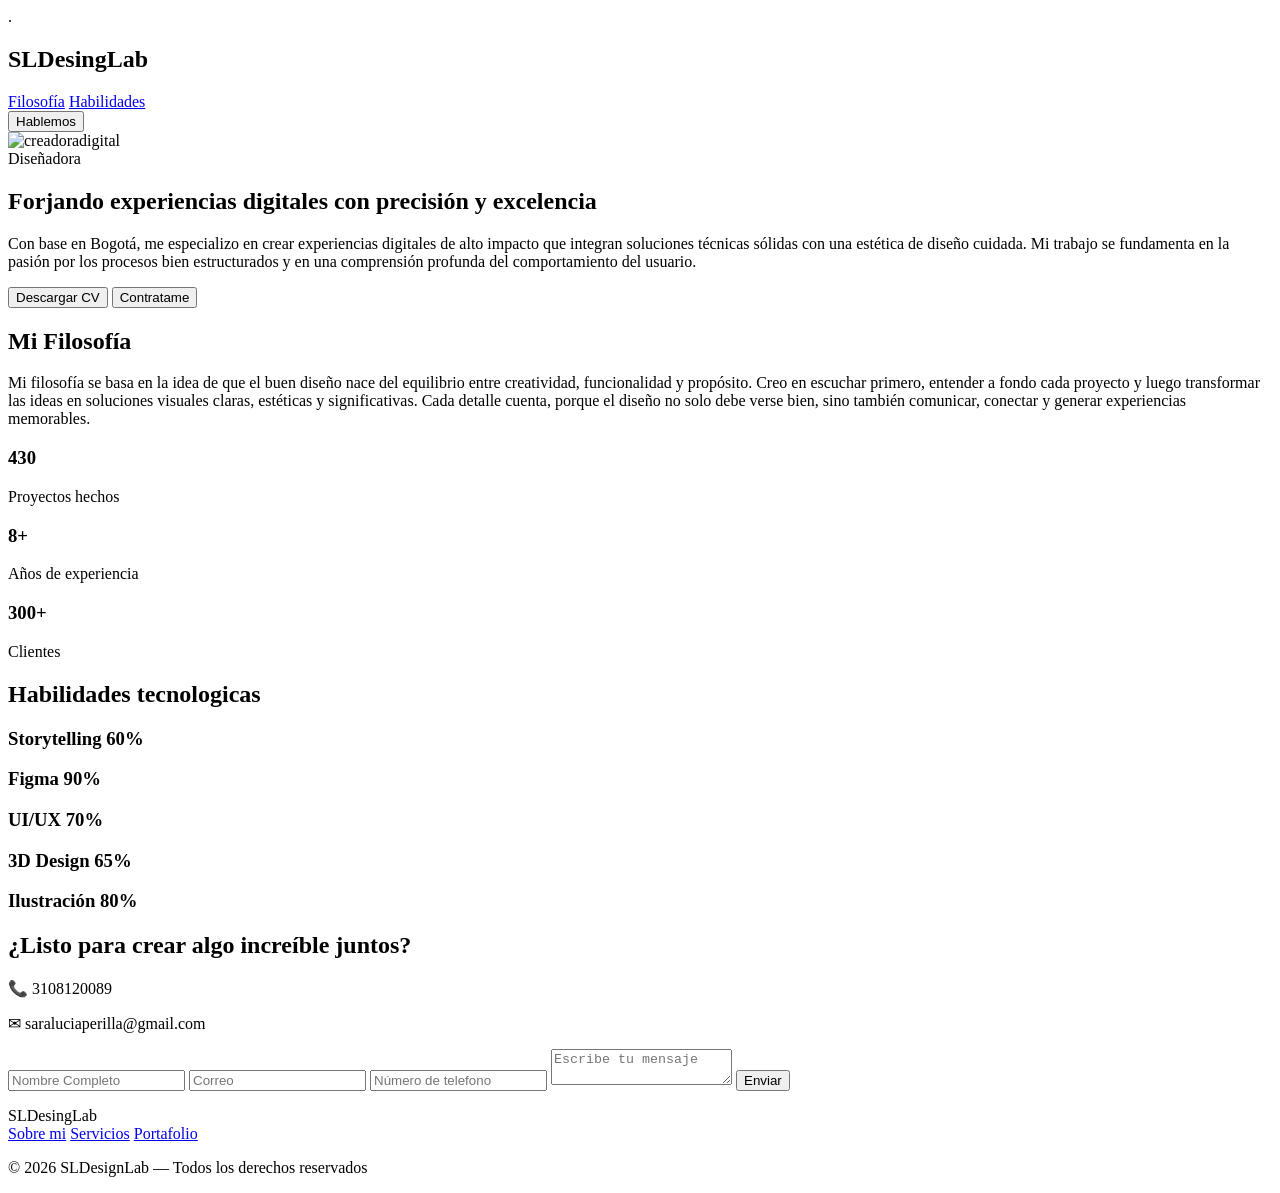
==== aboutme.html @ cbcc7b47 "modificaciones aboutme" ====
.<!DOCTYPE HTML>
<html>
 <head>
   <meta charset="UTF-8">
   <meta name="viewport" content="width=device-width,initial-scale=1.0">
    <link rel="stylesheet" href="style.css">
   <link href="https://fonts.googleapis.com/css2?family=Open+Sans:wght@400;600&family=Poppins:wght@400;600;700&display=swap" rel="stylesheet">
   <title>Sara Portfolio</title>
</head>  
<body>
   <header class="header">
    <h2 class="nombre">SLDesingLab</h2>
    <nav class="nav">
     <a href="#filosofia">Filosofía</a>
<a href="#habilidades">Habilidades</a>
    </nav>
    <button class="btn-nombre">Hablemos</button>
  </header>

   <section class="hero">
   <div class="image">
  <img src="https://image2url.com/r2/default/images/1771291908947-fe0c20d6-bb7e-47e4-a6f4-b43d0ceebef6.png" alt="creadoradigital">
    </div>

    <div class="hero-content">
      <span class="hero-label">Diseñadora</span>
      <h1>Forjando <span>experiencias digitales</span> con precisión y excelencia</h1>
      <p class="descripción">Con base en Bogotá, me especializo en crear experiencias digitales de alto impacto que integran soluciones técnicas sólidas con una estética de diseño cuidada. Mi trabajo se fundamenta en la pasión por los procesos bien estructurados y en una comprensión profunda del comportamiento del usuario.
</p>

      <div class="hero-buttons">
        <button class="btn-primary">Descargar CV</button>
        <button class="btn-secondary">Contratame</button>
      </div>
    </div> 
  </section>
  
<section id="filosofia" class="filosofia">
  <div class="philosophy">
    <h2>Mi Filosofía</h2>
    
    <p>Mi filosofía se basa en la idea de que el buen diseño nace del equilibrio entre creatividad, funcionalidad y propósito. Creo en escuchar primero, entender a fondo cada proyecto y luego transformar las ideas en soluciones visuales claras, estéticas y significativas. Cada detalle cuenta, porque el diseño no solo debe verse bien, sino también comunicar, conectar y generar experiencias memorables.
</p>
    <div class="numeros">
      <div class="num">
        <h3>430</h3>
        <p>Proyectos hechos</p>
      </div>

      <div class="num">
        <h3>8+</h3>
        <p>Años de experiencia</p>
      </div>

      <div class="num">
        <h3>300+</h3>
        <p>Clientes</p>
      </div>
    </div>
  </div>
    </section> 
  
  <section id="habilidades" class="habilidades">
     <h2>Habilidades tecnologicas</h2>
            <div class="skill-bar">
              <h3>Storytelling <span>60%</span></h3>
                <div class="progress"><div class="fill" style="width: 60%;"></div></div>
            </div>
            <div class="skill-bar">
              <h3>Figma <span>90%</span></h3>
                <div class="progress"><div class="fill" style="width: 90%;"></div></div>
            </div>
            <div class="skill-bar">
                <h3>UI/UX <span>70%</span></h3>
                <div class="progress"><div class="fill" style="width: 70%;"></div></div>
            </div>
           
    <div class="skill-bar">
<h3>3D Design <span>65%</span></h3>
<div class="progress">
<div class="fill" style="width: 65%;"></div>
</div>
</div>
              
            <div class="skill-bar">
              <h3>Ilustración <span>80%</span></h3>
                <div class="progress"><div class="fill" style="width: 80%;"></div></div>
            </div>
        </div>
  </section>
  
    <section class="contact">
      <div class="info">
        <h2>¿Listo para crear algo increíble juntos?</h2>
        <p>📞 3108120089</p>
        <p>✉ saraluciaperilla@gmail.com</p>
      </div>
      
      <form class="contact-form">
        <input type="text" placeholder="Nombre Completo">
        <input type="email" placeholder="Correo">
        <input type="text" placeholder="Número de telefono">
        <textarea placeholder="Escribe tu mensaje"></textarea>
        <button type="submit" class="btn-form">Enviar</button>
      </form>
    </section> 
    
<footer class="footer">
  <div class="footer-logo">SLDesingLab</div>
  <nav class="footer-links">
     <a href="#About me">Sobre mi</a>
    <a href="#services">Servicios</a>
    <a href="#portfolio">Portafolio</a>
    </nav>
  <p class="footer-copy">© 2026 SLDesignLab — Todos los derechos reservados</p>
    </footer>
    
    </body>
  </html>
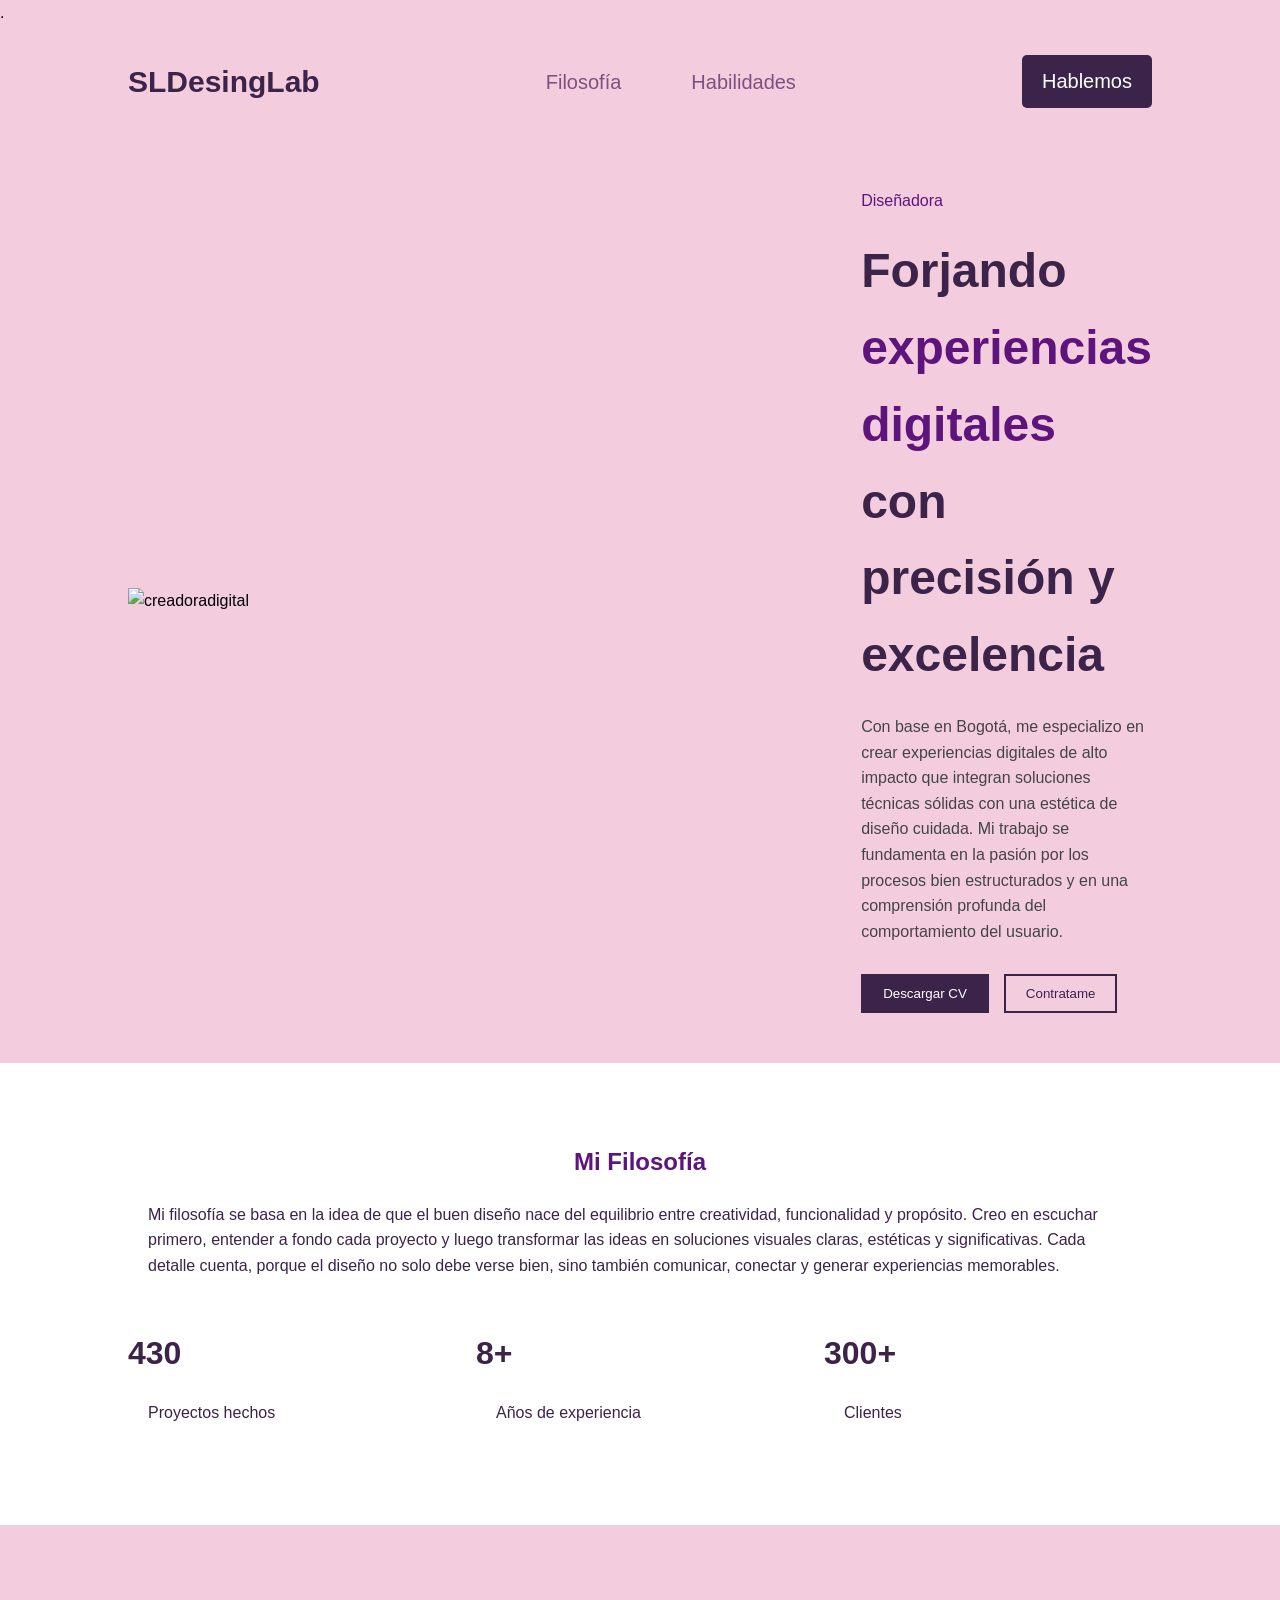
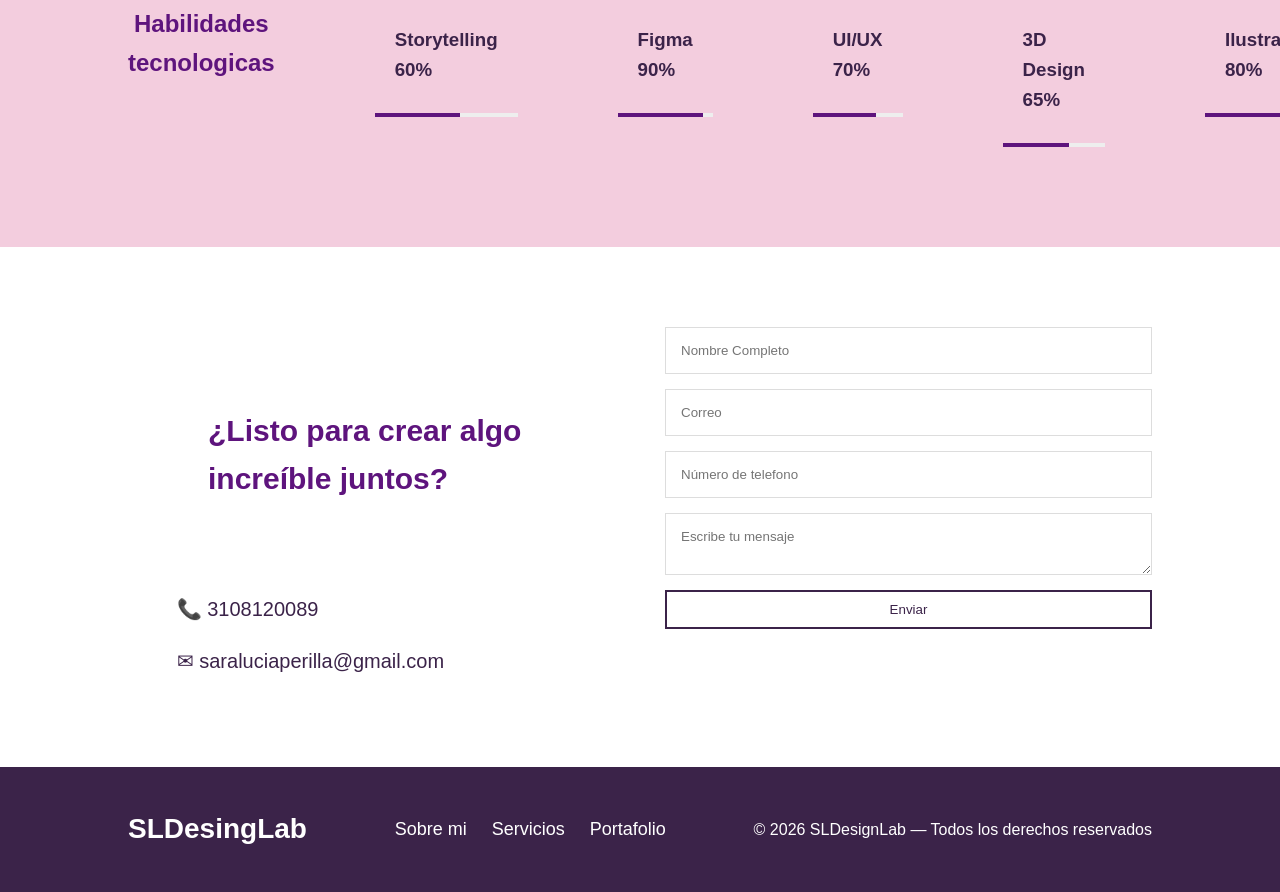
==== commit ce4568ab: "aboutmecss" ====
--- a/aboutme.html
+++ b/aboutme.html
@@ -3,7 +3,7 @@
  <head>
    <meta charset="UTF-8">
    <meta name="viewport" content="width=device-width,initial-scale=1.0">
-    <link rel="stylesheet" href="style.css">
+    <link rel="stylesheet" href="styles/aboutme.css">
    <link href="https://fonts.googleapis.com/css2?family=Open+Sans:wght@400;600&family=Poppins:wght@400;600;700&display=swap" rel="stylesheet">
    <title>Sara Portfolio</title>
 </head>  
--- a/styles/aboutme.css
+++ b/styles/aboutme.css
@@ -0,0 +1,247 @@
+* {
+    margin: 0;
+    padding: 0;
+    box-sizing: border-box;
+  font-family: Arial, sans-serif;
+}
+
+body {
+background-color: #f3cdde;
+font-family: 'Open Sans', sans-serif;
+line-height: 1.6;
+}
+
+h1, h2, h3, .nombre {
+font-family: 'Poppins', sans-serif;
+}
+
+body {
+    background-color: #f3cdde;
+    }
+
+.header {
+    display: flex;
+    justify-content: space-between;
+    align-items: center;
+    padding: 20px 10%;
+}
+
+.header{
+position:sticky;
+top:0;
+background:#f3cdde;
+z-index:1000;
+}
+
+.nombre{ font-weight: bold; 
+         font-size: 30px; 
+          color: #3b2349;
+}
+
+.nav {
+    display: flex;
+    list-style: none;
+    gap: 30px;
+}
+
+.nav a {
+  margin: 20px;
+    text-decoration: none;
+    color: #7f4f82;
+    font-size: 20px;
+}
+
+.btn-nombre {
+    border-radius: 5px;
+    text-decoration: none;
+   padding: 15px 20px;
+    border: none;
+    background-color: #3b2349;
+    color: white;
+    cursor: pointer;
+  font-size: 20px;
+}
+
+.hero {
+    display: flex;
+    align-items: center;
+    padding: 50px 10%;
+    gap: 50px;
+}
+
+
+.hero-content { flex: 1; }
+
+.hero-content h1 {
+    font-size: 3rem;
+    margin: 20px 0;
+  color: #3b2349;
+}
+
+.hero-content span { color: #5e147d; }
+
+.descripción {
+    margin-bottom: 20px;
+    color: #444;
+}
+
+.hero-buttons {
+    margin-top: 30px;
+    display: flex;
+    gap: 15px;
+}
+
+.btn-primary {
+    padding: 10px 20px;
+    border: 2px solid #3b2349 ;
+    background: #3b2349;
+    color: white;
+    cursor: pointer;
+}
+.btn-secondary {
+    padding: 10px 20px;
+    border: 2px solid #3b2349 ;
+    background: transparent;
+    color: #3b2349;
+    cursor: pointer;
+}
+
+.image{
+  position: relative; 
+  width: 700px;
+}
+
+.filosofia {
+    display: flex;
+    padding: 80px 10%;
+    gap: 100px;
+    background: white;
+}
+
+.philosophy h2{color:#5e147d; text-align: center}
+
+.philosophy p{color:#3b2349; padding: 20px}
+
+.philosophy, .skills { flex: 1; }
+
+.numeros {
+    display: grid;
+    grid-template-columns: repeat(3, 1fr);
+    margin-top: 30px;
+    gap: 20px;
+}
+
+.num h3 { color: #3b2349; font-size: 2rem; }
+
+.habilidades {
+    display: flex;
+    padding: 80px 10%;
+    gap: 100px;
+    background: #f3cdde;
+}
+
+.habilidades h2{color:#5e147d; text-align: center}
+
+.skill-bar { margin-bottom: 20px; }
+
+.progress {
+    background: #eee;
+    height: 4px;
+    margin-top: 8px;
+}
+
+.fill {
+    background: #5e147d;
+    height: 100%;
+}
+
+.technical{color: #5e147d; text-align: center }
+
+.skills h2{color:#5e147d; text-align: center}
+
+.skill-bar h3{color:#3b2349; padding: 20px}
+
+.contact{
+    display: flex;
+    padding: 80px 10%;
+    gap: 50px;
+  background: white;
+}
+
+.info h2{color:#5e147d; padding:80px; font-size: 30px}
+
+.info p{color:#3b2349; padding: 10px 10%; font-size: 20px}
+
+.btn-form{ padding: 10px 20px;
+    border: 2px solid #3b2349 ;
+    background: transparent;
+    color: #3b2349;
+    cursor: pointer;}
+
+.contact-form {
+    flex: 1;
+    display: flex;
+    flex-direction: column;
+    gap: 15px;
+}
+
+.info, .contact-form { flex: 1; }
+
+.contact-form input, .contact-form textarea {
+    padding: 15px;
+    border: 1px solid #ddd;
+    outline: none;
+}
+
+.footer {
+    background: #3b2349;
+    color: white;
+    padding: 40px 10%;
+    display: flex;
+    justify-content: space-between;
+    align-items: center;
+    flex-wrap: wrap;
+}
+
+.footer-logo {
+    font-size: 28px;
+    font-weight: bold;
+}
+
+.footer-links {
+    display: flex;
+    gap: 25px;
+}
+
+.footer-links a {
+    color: white;
+    text-decoration: none;
+    font-size: 18px;
+    transition: 0.3s;
+}
+
+.footer-links a:hover {
+    color: #f3cdde;
+}
+
+html{
+  scroll-behavior:smooth;
+}
+
+.nav a:hover{color:#3b2349}
+
+.btn-nombre:hover{ border: 2px solid #3b2349 ;
+    background: transparent;
+    color: #3b2349;}
+
+.btn-primary:hover{ border: 2px solid #3b2349 ;
+    background: transparent;
+    color: #3b2349;}
+
+.btn-secondary:hover{border: 2px solid #3b2349 ;
+    background: #3b2349;
+    color: white;}
+
+.btn-form:hover{border: 2px solid #3b2349 ;
+    background: #3b2349;
+    color: white;}
